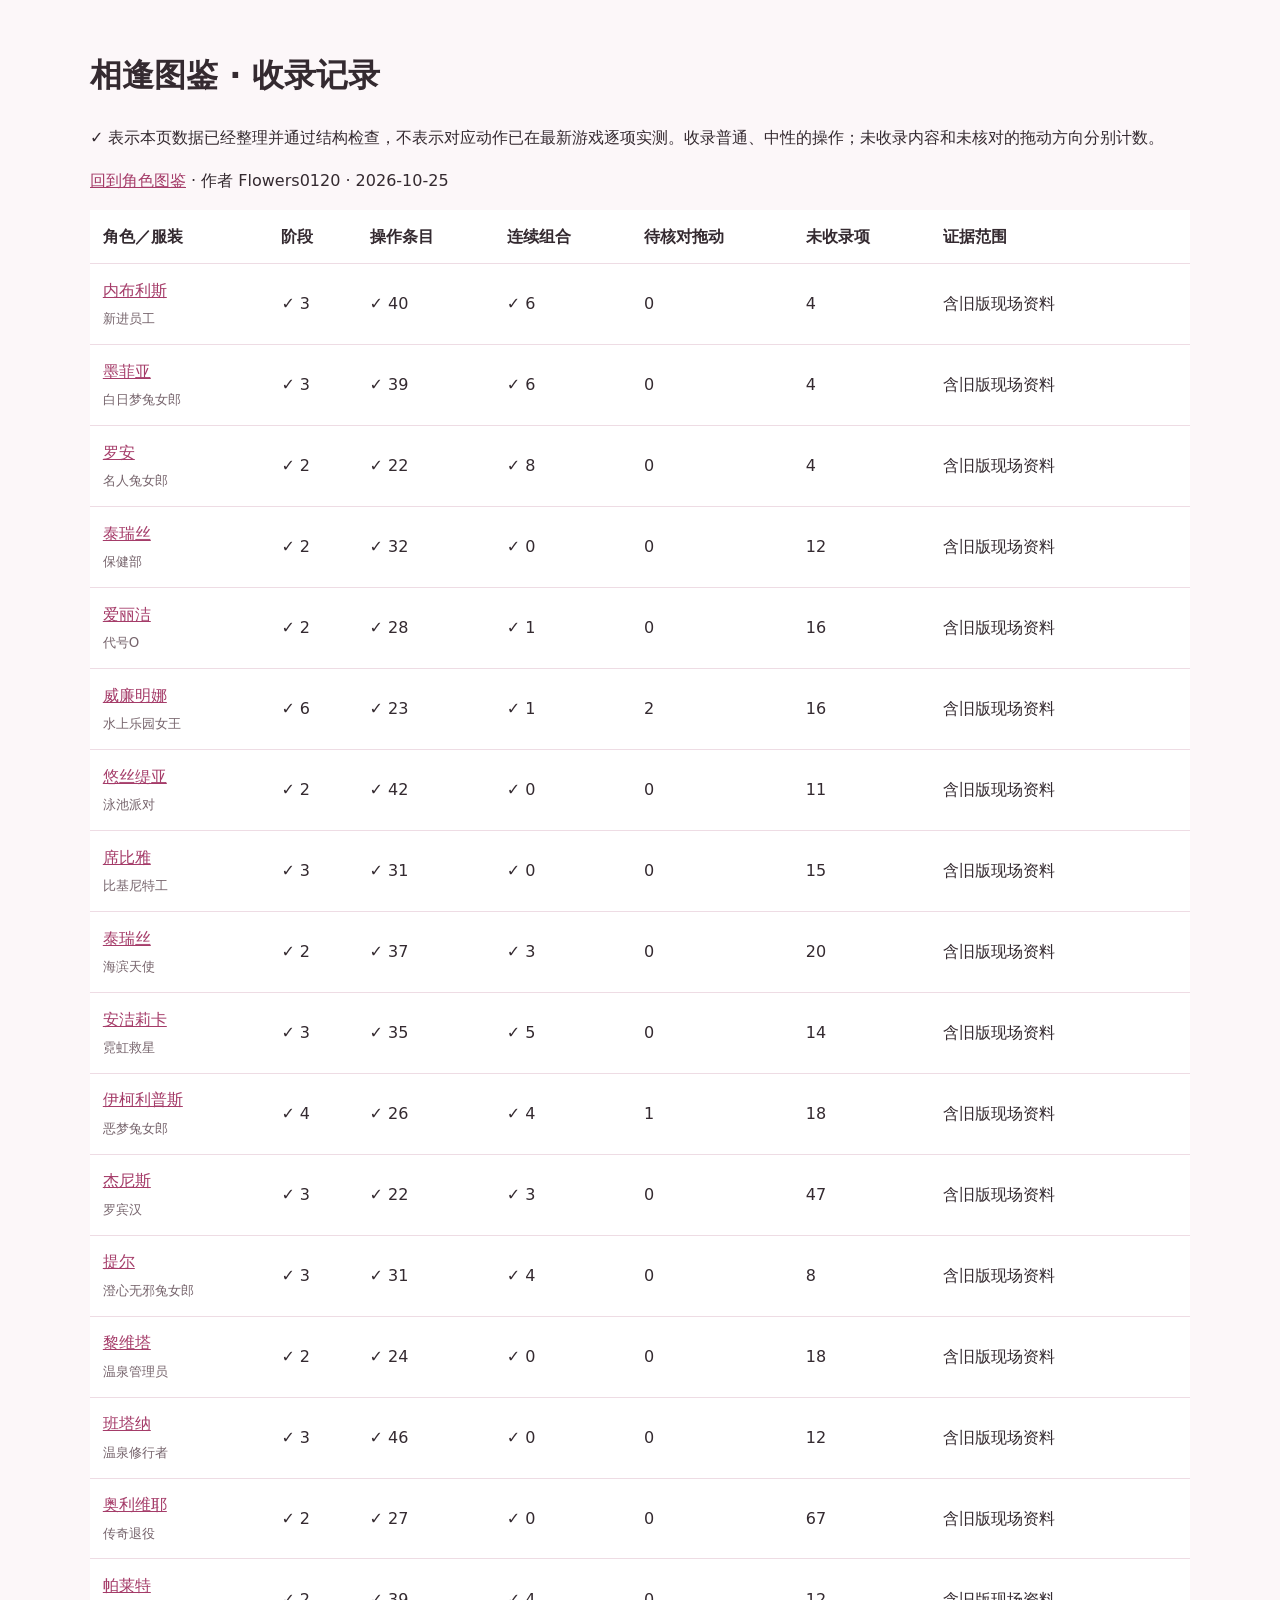
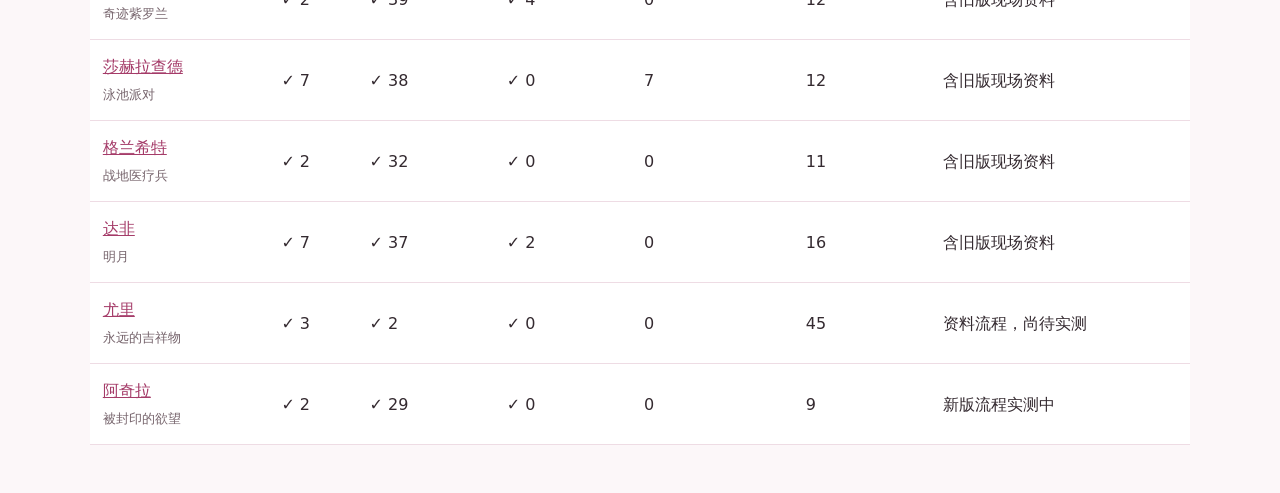
==== coverage.html @ b9a9d41a "Add standalone manual interaction atlas and swimlane guides" ====
<!doctype html><html lang="zh-CN"><meta charset="utf-8"><meta name="viewport" content="width=device-width,initial-scale=1"><title>相逢图鉴 · 收录记录</title><style>body{font:16px/1.7 system-ui,sans-serif;margin:3rem auto;max-width:1100px;padding:0 1rem;color:#342a30;background:#fcf7f9}a{color:#a53c69}table{border-collapse:collapse;width:100%;background:white}th,td{padding:.8rem;text-align:left;border-bottom:1px solid #eedce4}small{color:#76646c}h1{font-size:2rem}.wrap{overflow:auto}</style><h1>相逢图鉴 · 收录记录</h1><p>✓ 表示本页数据已经整理并通过结构检查，不表示对应动作已在最新游戏逐项实测。收录普通、中性的操作；未收录内容和未核对的拖动方向分别计数。</p><p><a href="./">回到角色图鉴</a> · 作者 Flowers0120 · 2026-10-25</p><div class="wrap"><table><thead><tr><th>角色／服装</th><th>阶段</th><th>操作条目</th><th>连续组合</th><th>待核对拖动</th><th>未收录项</th><th>证据范围</th></tr></thead><tbody><tr><td><a href="./#character=nebris">内布利斯</a><br><small>新进员工</small></td><td>✓ 3</td><td>✓ 40</td><td>✓ 6</td><td>0</td><td>4</td><td>含旧版现场资料</td></tr><tr><td><a href="./#character=morphea">墨菲亚</a><br><small>白日梦兔女郎</small></td><td>✓ 3</td><td>✓ 39</td><td>✓ 6</td><td>0</td><td>4</td><td>含旧版现场资料</td></tr><tr><td><a href="./#character=loen">罗安</a><br><small>名人兔女郎</small></td><td>✓ 2</td><td>✓ 22</td><td>✓ 8</td><td>0</td><td>4</td><td>含旧版现场资料</td></tr><tr><td><a href="./#character=teresse-health">泰瑞丝</a><br><small>保健部</small></td><td>✓ 2</td><td>✓ 32</td><td>✓ 0</td><td>0</td><td>12</td><td>含旧版现场资料</td></tr><tr><td><a href="./#character=elise">爱丽洁</a><br><small>代号O</small></td><td>✓ 2</td><td>✓ 28</td><td>✓ 1</td><td>0</td><td>16</td><td>含旧版现场资料</td></tr><tr><td><a href="./#character=wilhelmina">威廉明娜</a><br><small>水上乐园女王</small></td><td>✓ 6</td><td>✓ 23</td><td>✓ 1</td><td>2</td><td>16</td><td>含旧版现场资料</td></tr><tr><td><a href="./#character=justia">悠丝缇亚</a><br><small>泳池派对</small></td><td>✓ 2</td><td>✓ 42</td><td>✓ 0</td><td>0</td><td>11</td><td>含旧版现场资料</td></tr><tr><td><a href="./#character=sylvia">席比雅</a><br><small>比基尼特工</small></td><td>✓ 3</td><td>✓ 31</td><td>✓ 0</td><td>0</td><td>15</td><td>含旧版现场资料</td></tr><tr><td><a href="./#character=teresse-beach">泰瑞丝</a><br><small>海滨天使</small></td><td>✓ 2</td><td>✓ 37</td><td>✓ 3</td><td>0</td><td>20</td><td>含旧版现场资料</td></tr><tr><td><a href="./#character=angelica">安洁莉卡</a><br><small>霓虹救星</small></td><td>✓ 3</td><td>✓ 35</td><td>✓ 5</td><td>0</td><td>14</td><td>含旧版现场资料</td></tr><tr><td><a href="./#character=eclipse">伊柯利普斯</a><br><small>恶梦兔女郎</small></td><td>✓ 4</td><td>✓ 26</td><td>✓ 4</td><td>1</td><td>18</td><td>含旧版现场资料</td></tr><tr><td><a href="./#character=zenith">杰尼斯</a><br><small>罗宾汉</small></td><td>✓ 3</td><td>✓ 22</td><td>✓ 3</td><td>0</td><td>47</td><td>含旧版现场资料</td></tr><tr><td><a href="./#character=tyr">提尔</a><br><small>澄心无邪兔女郎</small></td><td>✓ 3</td><td>✓ 31</td><td>✓ 4</td><td>0</td><td>8</td><td>含旧版现场资料</td></tr><tr><td><a href="./#character=levia">黎维塔</a><br><small>温泉管理员</small></td><td>✓ 2</td><td>✓ 24</td><td>✓ 0</td><td>0</td><td>18</td><td>含旧版现场资料</td></tr><tr><td><a href="./#character=bantana">班塔纳</a><br><small>温泉修行者</small></td><td>✓ 3</td><td>✓ 46</td><td>✓ 0</td><td>0</td><td>12</td><td>含旧版现场资料</td></tr><tr><td><a href="./#character=olivier">奥利维耶</a><br><small>传奇退役</small></td><td>✓ 2</td><td>✓ 27</td><td>✓ 0</td><td>0</td><td>67</td><td>含旧版现场资料</td></tr><tr><td><a href="./#character=palette">帕莱特</a><br><small>奇迹紫罗兰</small></td><td>✓ 2</td><td>✓ 39</td><td>✓ 4</td><td>0</td><td>12</td><td>含旧版现场资料</td></tr><tr><td><a href="./#character=scheherazade">莎赫拉查德</a><br><small>泳池派对</small></td><td>✓ 7</td><td>✓ 38</td><td>✓ 0</td><td>7</td><td>12</td><td>含旧版现场资料</td></tr><tr><td><a href="./#character=glancithe">格兰希特</a><br><small>战地医疗兵</small></td><td>✓ 2</td><td>✓ 32</td><td>✓ 0</td><td>0</td><td>11</td><td>含旧版现场资料</td></tr><tr><td><a href="./#character=dafi">达非</a><br><small>明月</small></td><td>✓ 7</td><td>✓ 37</td><td>✓ 2</td><td>0</td><td>16</td><td>含旧版现场资料</td></tr><tr><td><a href="./#character=yuri">尤里</a><br><small>永远的吉祥物</small></td><td>✓ 3</td><td>✓ 2</td><td>✓ 0</td><td>0</td><td>45</td><td>资料流程，尚待实测</td></tr><tr><td><a href="./#character=aquila">阿奇拉</a><br><small>被封印的欲望</small></td><td>✓ 2</td><td>✓ 29</td><td>✓ 0</td><td>0</td><td>9</td><td>新版流程实测中</td></tr></tbody></table></div></html>
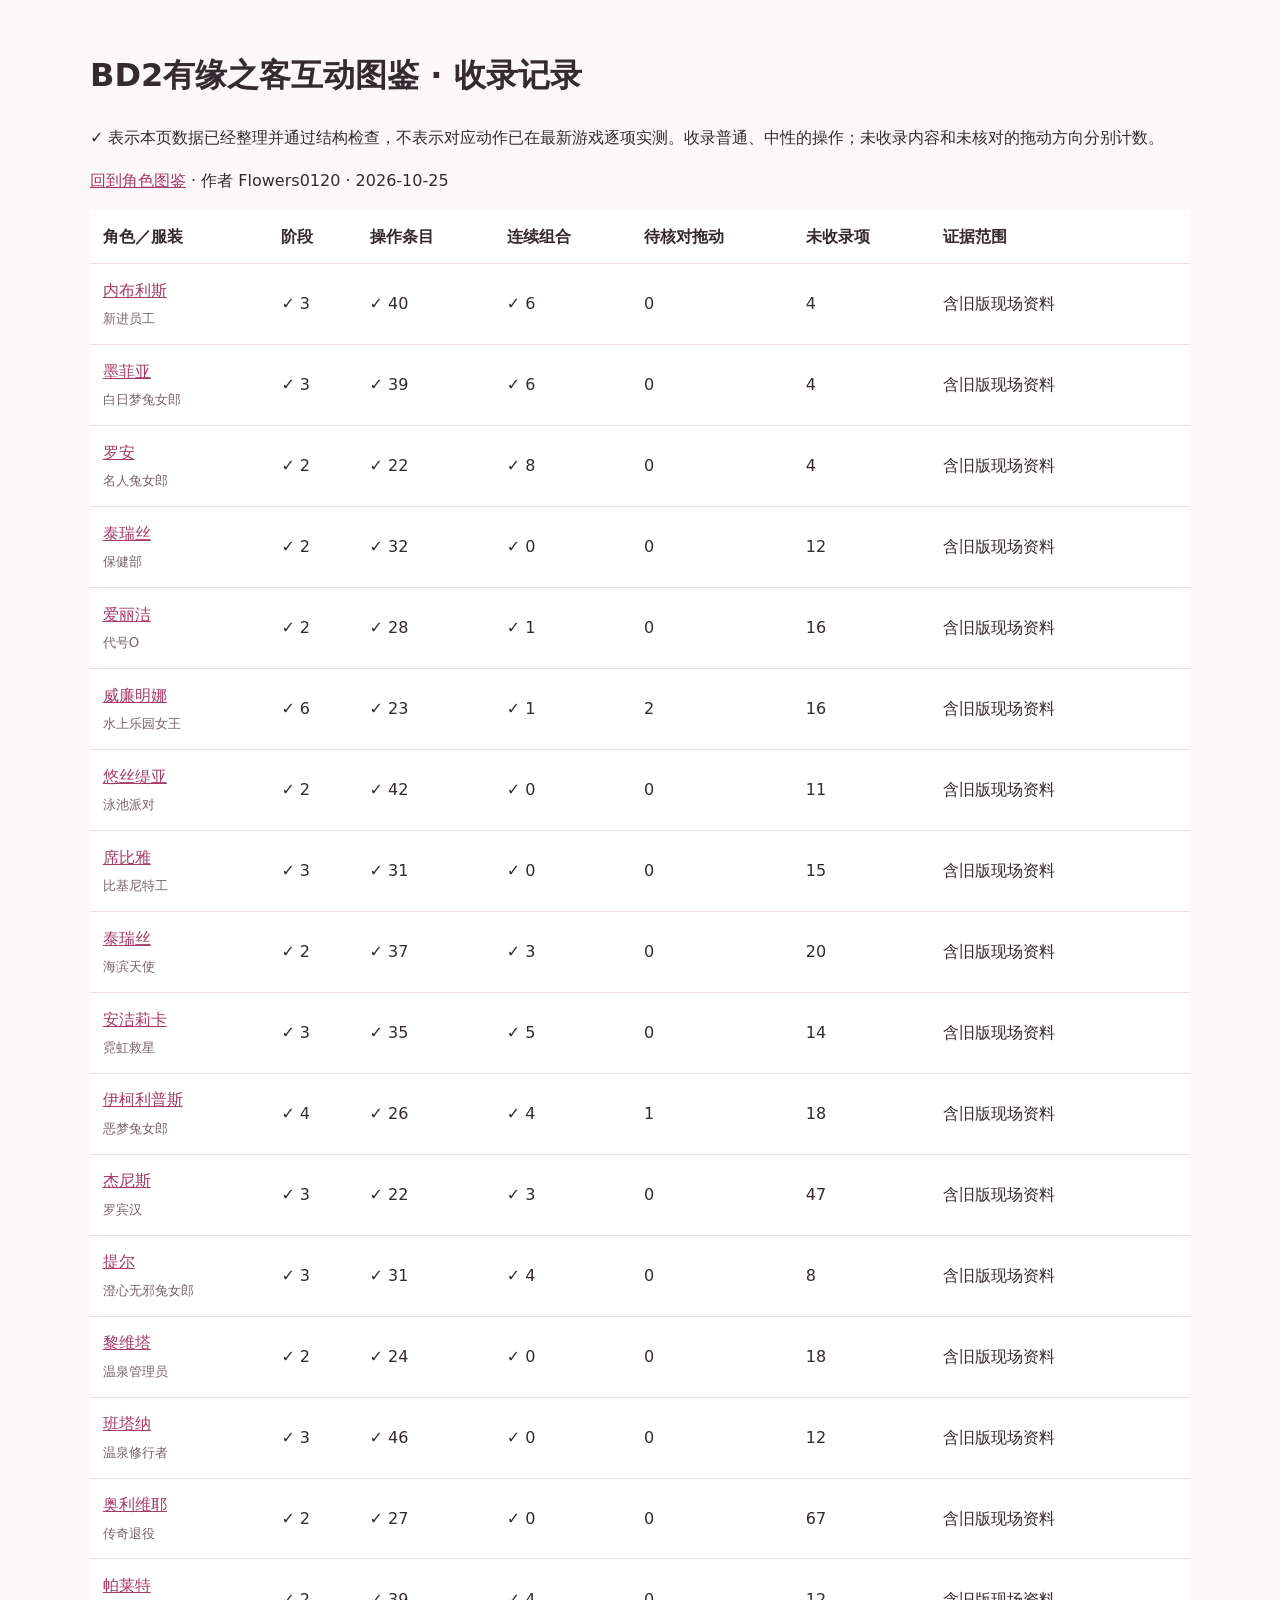
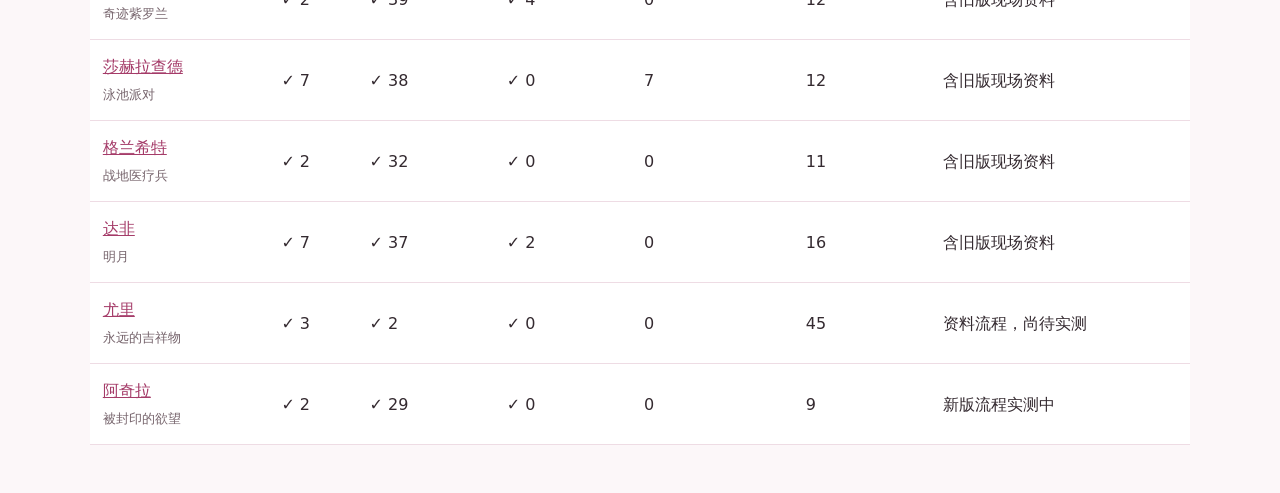
==== commit 3658e3e6: "Rename site to BD2有缘之客互动图鉴" ====
--- a/coverage.html
+++ b/coverage.html
@@ -1 +1 @@
-<!doctype html><html lang="zh-CN"><meta charset="utf-8"><meta name="viewport" content="width=device-width,initial-scale=1"><title>相逢图鉴 · 收录记录</title><style>body{font:16px/1.7 system-ui,sans-serif;margin:3rem auto;max-width:1100px;padding:0 1rem;color:#342a30;background:#fcf7f9}a{color:#a53c69}table{border-collapse:collapse;width:100%;background:white}th,td{padding:.8rem;text-align:left;border-bottom:1px solid #eedce4}small{color:#76646c}h1{font-size:2rem}.wrap{overflow:auto}</style><h1>相逢图鉴 · 收录记录</h1><p>✓ 表示本页数据已经整理并通过结构检查，不表示对应动作已在最新游戏逐项实测。收录普通、中性的操作；未收录内容和未核对的拖动方向分别计数。</p><p><a href="./">回到角色图鉴</a> · 作者 Flowers0120 · 2026-10-25</p><div class="wrap"><table><thead><tr><th>角色／服装</th><th>阶段</th><th>操作条目</th><th>连续组合</th><th>待核对拖动</th><th>未收录项</th><th>证据范围</th></tr></thead><tbody><tr><td><a href="./#character=nebris">内布利斯</a><br><small>新进员工</small></td><td>✓ 3</td><td>✓ 40</td><td>✓ 6</td><td>0</td><td>4</td><td>含旧版现场资料</td></tr><tr><td><a href="./#character=morphea">墨菲亚</a><br><small>白日梦兔女郎</small></td><td>✓ 3</td><td>✓ 39</td><td>✓ 6</td><td>0</td><td>4</td><td>含旧版现场资料</td></tr><tr><td><a href="./#character=loen">罗安</a><br><small>名人兔女郎</small></td><td>✓ 2</td><td>✓ 22</td><td>✓ 8</td><td>0</td><td>4</td><td>含旧版现场资料</td></tr><tr><td><a href="./#character=teresse-health">泰瑞丝</a><br><small>保健部</small></td><td>✓ 2</td><td>✓ 32</td><td>✓ 0</td><td>0</td><td>12</td><td>含旧版现场资料</td></tr><tr><td><a href="./#character=elise">爱丽洁</a><br><small>代号O</small></td><td>✓ 2</td><td>✓ 28</td><td>✓ 1</td><td>0</td><td>16</td><td>含旧版现场资料</td></tr><tr><td><a href="./#character=wilhelmina">威廉明娜</a><br><small>水上乐园女王</small></td><td>✓ 6</td><td>✓ 23</td><td>✓ 1</td><td>2</td><td>16</td><td>含旧版现场资料</td></tr><tr><td><a href="./#character=justia">悠丝缇亚</a><br><small>泳池派对</small></td><td>✓ 2</td><td>✓ 42</td><td>✓ 0</td><td>0</td><td>11</td><td>含旧版现场资料</td></tr><tr><td><a href="./#character=sylvia">席比雅</a><br><small>比基尼特工</small></td><td>✓ 3</td><td>✓ 31</td><td>✓ 0</td><td>0</td><td>15</td><td>含旧版现场资料</td></tr><tr><td><a href="./#character=teresse-beach">泰瑞丝</a><br><small>海滨天使</small></td><td>✓ 2</td><td>✓ 37</td><td>✓ 3</td><td>0</td><td>20</td><td>含旧版现场资料</td></tr><tr><td><a href="./#character=angelica">安洁莉卡</a><br><small>霓虹救星</small></td><td>✓ 3</td><td>✓ 35</td><td>✓ 5</td><td>0</td><td>14</td><td>含旧版现场资料</td></tr><tr><td><a href="./#character=eclipse">伊柯利普斯</a><br><small>恶梦兔女郎</small></td><td>✓ 4</td><td>✓ 26</td><td>✓ 4</td><td>1</td><td>18</td><td>含旧版现场资料</td></tr><tr><td><a href="./#character=zenith">杰尼斯</a><br><small>罗宾汉</small></td><td>✓ 3</td><td>✓ 22</td><td>✓ 3</td><td>0</td><td>47</td><td>含旧版现场资料</td></tr><tr><td><a href="./#character=tyr">提尔</a><br><small>澄心无邪兔女郎</small></td><td>✓ 3</td><td>✓ 31</td><td>✓ 4</td><td>0</td><td>8</td><td>含旧版现场资料</td></tr><tr><td><a href="./#character=levia">黎维塔</a><br><small>温泉管理员</small></td><td>✓ 2</td><td>✓ 24</td><td>✓ 0</td><td>0</td><td>18</td><td>含旧版现场资料</td></tr><tr><td><a href="./#character=bantana">班塔纳</a><br><small>温泉修行者</small></td><td>✓ 3</td><td>✓ 46</td><td>✓ 0</td><td>0</td><td>12</td><td>含旧版现场资料</td></tr><tr><td><a href="./#character=olivier">奥利维耶</a><br><small>传奇退役</small></td><td>✓ 2</td><td>✓ 27</td><td>✓ 0</td><td>0</td><td>67</td><td>含旧版现场资料</td></tr><tr><td><a href="./#character=palette">帕莱特</a><br><small>奇迹紫罗兰</small></td><td>✓ 2</td><td>✓ 39</td><td>✓ 4</td><td>0</td><td>12</td><td>含旧版现场资料</td></tr><tr><td><a href="./#character=scheherazade">莎赫拉查德</a><br><small>泳池派对</small></td><td>✓ 7</td><td>✓ 38</td><td>✓ 0</td><td>7</td><td>12</td><td>含旧版现场资料</td></tr><tr><td><a href="./#character=glancithe">格兰希特</a><br><small>战地医疗兵</small></td><td>✓ 2</td><td>✓ 32</td><td>✓ 0</td><td>0</td><td>11</td><td>含旧版现场资料</td></tr><tr><td><a href="./#character=dafi">达非</a><br><small>明月</small></td><td>✓ 7</td><td>✓ 37</td><td>✓ 2</td><td>0</td><td>16</td><td>含旧版现场资料</td></tr><tr><td><a href="./#character=yuri">尤里</a><br><small>永远的吉祥物</small></td><td>✓ 3</td><td>✓ 2</td><td>✓ 0</td><td>0</td><td>45</td><td>资料流程，尚待实测</td></tr><tr><td><a href="./#character=aquila">阿奇拉</a><br><small>被封印的欲望</small></td><td>✓ 2</td><td>✓ 29</td><td>✓ 0</td><td>0</td><td>9</td><td>新版流程实测中</td></tr></tbody></table></div></html>
+<!doctype html><html lang="zh-CN"><meta charset="utf-8"><meta name="viewport" content="width=device-width,initial-scale=1"><title>BD2有缘之客互动图鉴 · 收录记录</title><style>body{font:16px/1.7 system-ui,sans-serif;margin:3rem auto;max-width:1100px;padding:0 1rem;color:#342a30;background:#fcf7f9}a{color:#a53c69}table{border-collapse:collapse;width:100%;background:white}th,td{padding:.8rem;text-align:left;border-bottom:1px solid #eedce4}small{color:#76646c}h1{font-size:2rem}.wrap{overflow:auto}</style><h1>BD2有缘之客互动图鉴 · 收录记录</h1><p>✓ 表示本页数据已经整理并通过结构检查，不表示对应动作已在最新游戏逐项实测。收录普通、中性的操作；未收录内容和未核对的拖动方向分别计数。</p><p><a href="./">回到角色图鉴</a> · 作者 Flowers0120 · 2026-10-25</p><div class="wrap"><table><thead><tr><th>角色／服装</th><th>阶段</th><th>操作条目</th><th>连续组合</th><th>待核对拖动</th><th>未收录项</th><th>证据范围</th></tr></thead><tbody><tr><td><a href="./#character=nebris">内布利斯</a><br><small>新进员工</small></td><td>✓ 3</td><td>✓ 40</td><td>✓ 6</td><td>0</td><td>4</td><td>含旧版现场资料</td></tr><tr><td><a href="./#character=morphea">墨菲亚</a><br><small>白日梦兔女郎</small></td><td>✓ 3</td><td>✓ 39</td><td>✓ 6</td><td>0</td><td>4</td><td>含旧版现场资料</td></tr><tr><td><a href="./#character=loen">罗安</a><br><small>名人兔女郎</small></td><td>✓ 2</td><td>✓ 22</td><td>✓ 8</td><td>0</td><td>4</td><td>含旧版现场资料</td></tr><tr><td><a href="./#character=teresse-health">泰瑞丝</a><br><small>保健部</small></td><td>✓ 2</td><td>✓ 32</td><td>✓ 0</td><td>0</td><td>12</td><td>含旧版现场资料</td></tr><tr><td><a href="./#character=elise">爱丽洁</a><br><small>代号O</small></td><td>✓ 2</td><td>✓ 28</td><td>✓ 1</td><td>0</td><td>16</td><td>含旧版现场资料</td></tr><tr><td><a href="./#character=wilhelmina">威廉明娜</a><br><small>水上乐园女王</small></td><td>✓ 6</td><td>✓ 23</td><td>✓ 1</td><td>2</td><td>16</td><td>含旧版现场资料</td></tr><tr><td><a href="./#character=justia">悠丝缇亚</a><br><small>泳池派对</small></td><td>✓ 2</td><td>✓ 42</td><td>✓ 0</td><td>0</td><td>11</td><td>含旧版现场资料</td></tr><tr><td><a href="./#character=sylvia">席比雅</a><br><small>比基尼特工</small></td><td>✓ 3</td><td>✓ 31</td><td>✓ 0</td><td>0</td><td>15</td><td>含旧版现场资料</td></tr><tr><td><a href="./#character=teresse-beach">泰瑞丝</a><br><small>海滨天使</small></td><td>✓ 2</td><td>✓ 37</td><td>✓ 3</td><td>0</td><td>20</td><td>含旧版现场资料</td></tr><tr><td><a href="./#character=angelica">安洁莉卡</a><br><small>霓虹救星</small></td><td>✓ 3</td><td>✓ 35</td><td>✓ 5</td><td>0</td><td>14</td><td>含旧版现场资料</td></tr><tr><td><a href="./#character=eclipse">伊柯利普斯</a><br><small>恶梦兔女郎</small></td><td>✓ 4</td><td>✓ 26</td><td>✓ 4</td><td>1</td><td>18</td><td>含旧版现场资料</td></tr><tr><td><a href="./#character=zenith">杰尼斯</a><br><small>罗宾汉</small></td><td>✓ 3</td><td>✓ 22</td><td>✓ 3</td><td>0</td><td>47</td><td>含旧版现场资料</td></tr><tr><td><a href="./#character=tyr">提尔</a><br><small>澄心无邪兔女郎</small></td><td>✓ 3</td><td>✓ 31</td><td>✓ 4</td><td>0</td><td>8</td><td>含旧版现场资料</td></tr><tr><td><a href="./#character=levia">黎维塔</a><br><small>温泉管理员</small></td><td>✓ 2</td><td>✓ 24</td><td>✓ 0</td><td>0</td><td>18</td><td>含旧版现场资料</td></tr><tr><td><a href="./#character=bantana">班塔纳</a><br><small>温泉修行者</small></td><td>✓ 3</td><td>✓ 46</td><td>✓ 0</td><td>0</td><td>12</td><td>含旧版现场资料</td></tr><tr><td><a href="./#character=olivier">奥利维耶</a><br><small>传奇退役</small></td><td>✓ 2</td><td>✓ 27</td><td>✓ 0</td><td>0</td><td>67</td><td>含旧版现场资料</td></tr><tr><td><a href="./#character=palette">帕莱特</a><br><small>奇迹紫罗兰</small></td><td>✓ 2</td><td>✓ 39</td><td>✓ 4</td><td>0</td><td>12</td><td>含旧版现场资料</td></tr><tr><td><a href="./#character=scheherazade">莎赫拉查德</a><br><small>泳池派对</small></td><td>✓ 7</td><td>✓ 38</td><td>✓ 0</td><td>7</td><td>12</td><td>含旧版现场资料</td></tr><tr><td><a href="./#character=glancithe">格兰希特</a><br><small>战地医疗兵</small></td><td>✓ 2</td><td>✓ 32</td><td>✓ 0</td><td>0</td><td>11</td><td>含旧版现场资料</td></tr><tr><td><a href="./#character=dafi">达非</a><br><small>明月</small></td><td>✓ 7</td><td>✓ 37</td><td>✓ 2</td><td>0</td><td>16</td><td>含旧版现场资料</td></tr><tr><td><a href="./#character=yuri">尤里</a><br><small>永远的吉祥物</small></td><td>✓ 3</td><td>✓ 2</td><td>✓ 0</td><td>0</td><td>45</td><td>资料流程，尚待实测</td></tr><tr><td><a href="./#character=aquila">阿奇拉</a><br><small>被封印的欲望</small></td><td>✓ 2</td><td>✓ 29</td><td>✓ 0</td><td>0</td><td>9</td><td>新版流程实测中</td></tr></tbody></table></div></html>
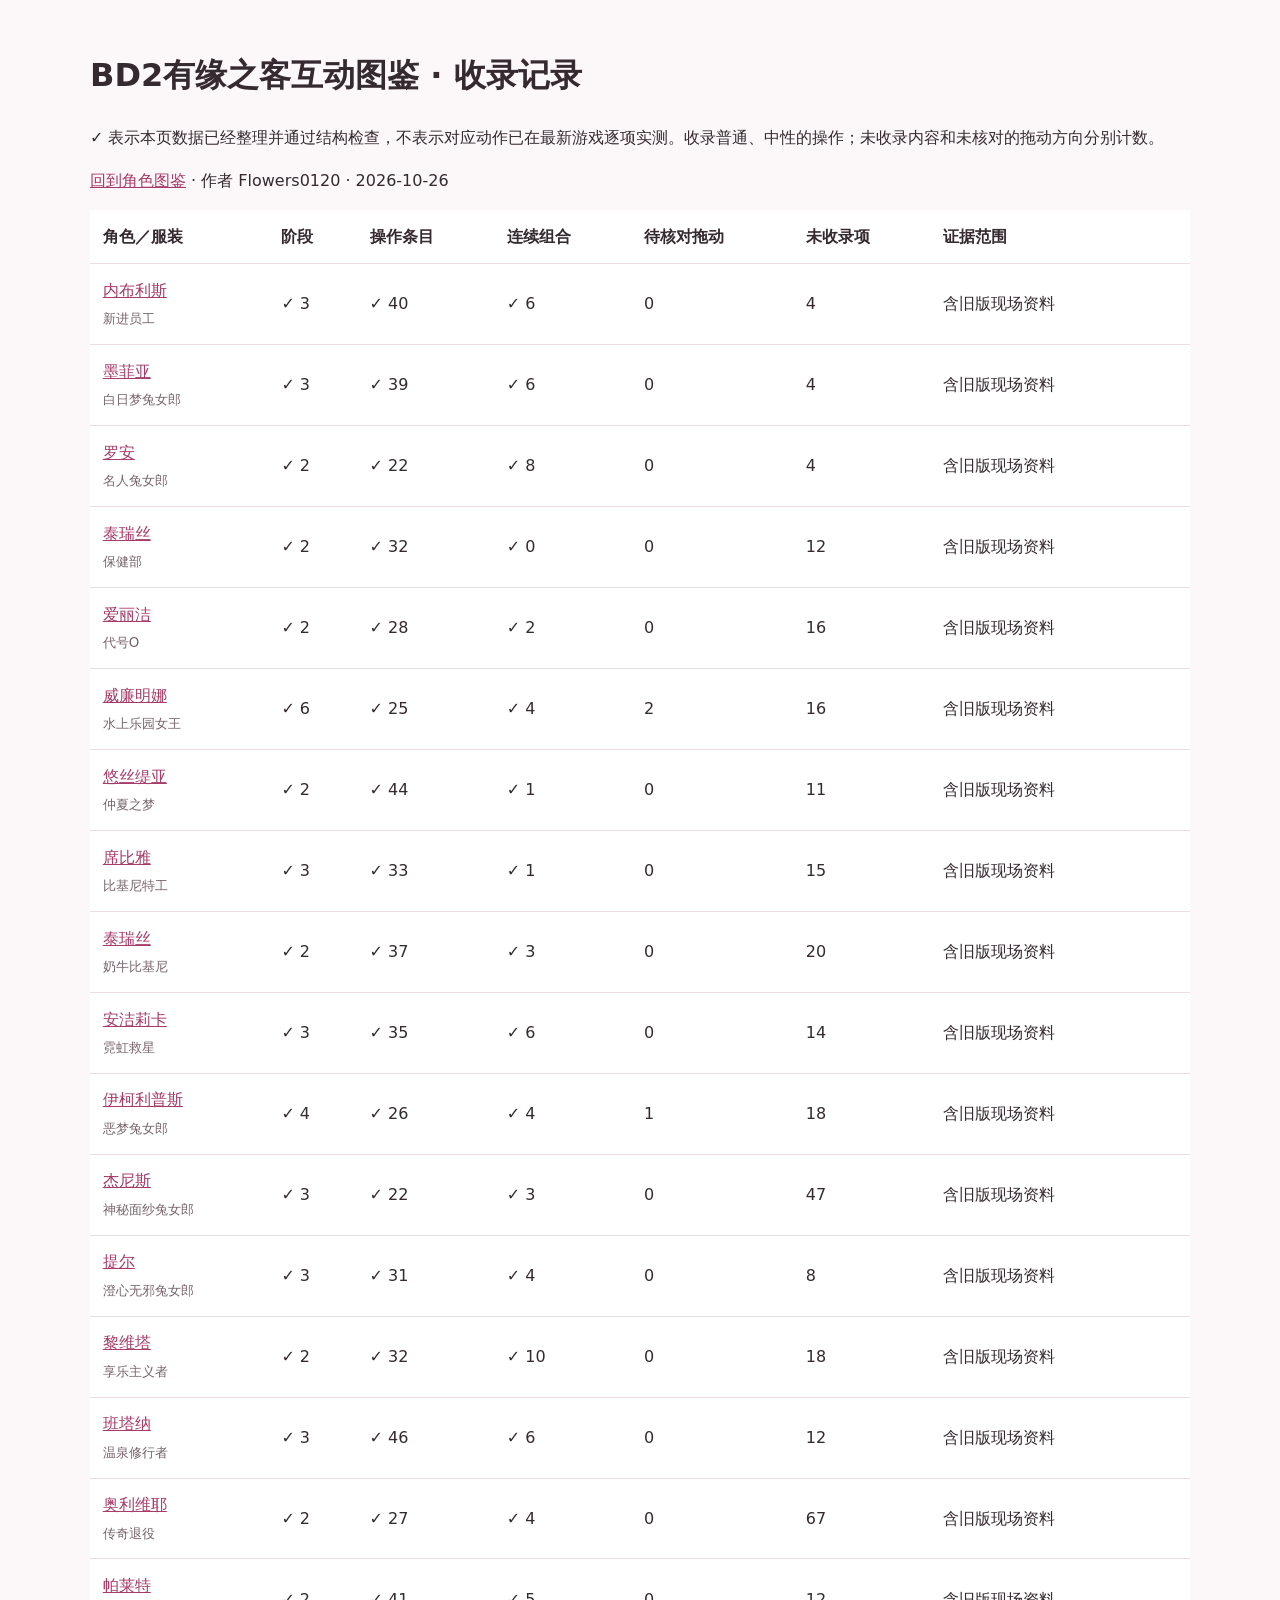
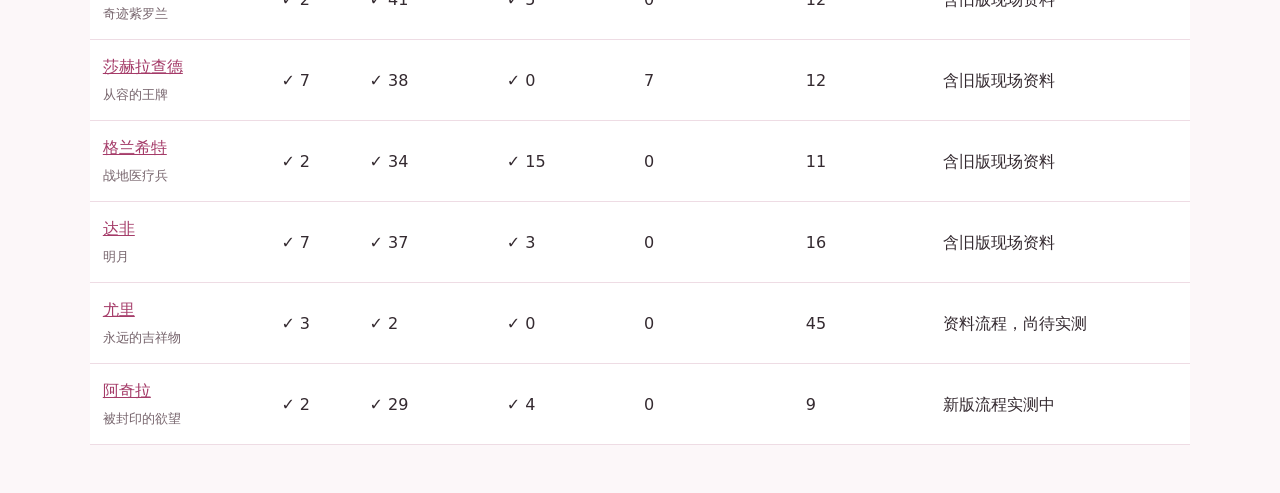
==== commit 9711f1f9: "Expand Wiki sequences and progress routes to 95 combinations" ====
--- a/coverage.html
+++ b/coverage.html
@@ -1 +1 @@
-<!doctype html><html lang="zh-CN"><meta charset="utf-8"><meta name="viewport" content="width=device-width,initial-scale=1"><title>BD2有缘之客互动图鉴 · 收录记录</title><style>body{font:16px/1.7 system-ui,sans-serif;margin:3rem auto;max-width:1100px;padding:0 1rem;color:#342a30;background:#fcf7f9}a{color:#a53c69}table{border-collapse:collapse;width:100%;background:white}th,td{padding:.8rem;text-align:left;border-bottom:1px solid #eedce4}small{color:#76646c}h1{font-size:2rem}.wrap{overflow:auto}</style><h1>BD2有缘之客互动图鉴 · 收录记录</h1><p>✓ 表示本页数据已经整理并通过结构检查，不表示对应动作已在最新游戏逐项实测。收录普通、中性的操作；未收录内容和未核对的拖动方向分别计数。</p><p><a href="./">回到角色图鉴</a> · 作者 Flowers0120 · 2026-10-25</p><div class="wrap"><table><thead><tr><th>角色／服装</th><th>阶段</th><th>操作条目</th><th>连续组合</th><th>待核对拖动</th><th>未收录项</th><th>证据范围</th></tr></thead><tbody><tr><td><a href="./#character=nebris">内布利斯</a><br><small>新进员工</small></td><td>✓ 3</td><td>✓ 40</td><td>✓ 6</td><td>0</td><td>4</td><td>含旧版现场资料</td></tr><tr><td><a href="./#character=morphea">墨菲亚</a><br><small>白日梦兔女郎</small></td><td>✓ 3</td><td>✓ 39</td><td>✓ 6</td><td>0</td><td>4</td><td>含旧版现场资料</td></tr><tr><td><a href="./#character=loen">罗安</a><br><small>名人兔女郎</small></td><td>✓ 2</td><td>✓ 22</td><td>✓ 8</td><td>0</td><td>4</td><td>含旧版现场资料</td></tr><tr><td><a href="./#character=teresse-health">泰瑞丝</a><br><small>保健部</small></td><td>✓ 2</td><td>✓ 32</td><td>✓ 0</td><td>0</td><td>12</td><td>含旧版现场资料</td></tr><tr><td><a href="./#character=elise">爱丽洁</a><br><small>代号O</small></td><td>✓ 2</td><td>✓ 28</td><td>✓ 1</td><td>0</td><td>16</td><td>含旧版现场资料</td></tr><tr><td><a href="./#character=wilhelmina">威廉明娜</a><br><small>水上乐园女王</small></td><td>✓ 6</td><td>✓ 23</td><td>✓ 1</td><td>2</td><td>16</td><td>含旧版现场资料</td></tr><tr><td><a href="./#character=justia">悠丝缇亚</a><br><small>泳池派对</small></td><td>✓ 2</td><td>✓ 42</td><td>✓ 0</td><td>0</td><td>11</td><td>含旧版现场资料</td></tr><tr><td><a href="./#character=sylvia">席比雅</a><br><small>比基尼特工</small></td><td>✓ 3</td><td>✓ 31</td><td>✓ 0</td><td>0</td><td>15</td><td>含旧版现场资料</td></tr><tr><td><a href="./#character=teresse-beach">泰瑞丝</a><br><small>海滨天使</small></td><td>✓ 2</td><td>✓ 37</td><td>✓ 3</td><td>0</td><td>20</td><td>含旧版现场资料</td></tr><tr><td><a href="./#character=angelica">安洁莉卡</a><br><small>霓虹救星</small></td><td>✓ 3</td><td>✓ 35</td><td>✓ 5</td><td>0</td><td>14</td><td>含旧版现场资料</td></tr><tr><td><a href="./#character=eclipse">伊柯利普斯</a><br><small>恶梦兔女郎</small></td><td>✓ 4</td><td>✓ 26</td><td>✓ 4</td><td>1</td><td>18</td><td>含旧版现场资料</td></tr><tr><td><a href="./#character=zenith">杰尼斯</a><br><small>罗宾汉</small></td><td>✓ 3</td><td>✓ 22</td><td>✓ 3</td><td>0</td><td>47</td><td>含旧版现场资料</td></tr><tr><td><a href="./#character=tyr">提尔</a><br><small>澄心无邪兔女郎</small></td><td>✓ 3</td><td>✓ 31</td><td>✓ 4</td><td>0</td><td>8</td><td>含旧版现场资料</td></tr><tr><td><a href="./#character=levia">黎维塔</a><br><small>温泉管理员</small></td><td>✓ 2</td><td>✓ 24</td><td>✓ 0</td><td>0</td><td>18</td><td>含旧版现场资料</td></tr><tr><td><a href="./#character=bantana">班塔纳</a><br><small>温泉修行者</small></td><td>✓ 3</td><td>✓ 46</td><td>✓ 0</td><td>0</td><td>12</td><td>含旧版现场资料</td></tr><tr><td><a href="./#character=olivier">奥利维耶</a><br><small>传奇退役</small></td><td>✓ 2</td><td>✓ 27</td><td>✓ 0</td><td>0</td><td>67</td><td>含旧版现场资料</td></tr><tr><td><a href="./#character=palette">帕莱特</a><br><small>奇迹紫罗兰</small></td><td>✓ 2</td><td>✓ 39</td><td>✓ 4</td><td>0</td><td>12</td><td>含旧版现场资料</td></tr><tr><td><a href="./#character=scheherazade">莎赫拉查德</a><br><small>泳池派对</small></td><td>✓ 7</td><td>✓ 38</td><td>✓ 0</td><td>7</td><td>12</td><td>含旧版现场资料</td></tr><tr><td><a href="./#character=glancithe">格兰希特</a><br><small>战地医疗兵</small></td><td>✓ 2</td><td>✓ 32</td><td>✓ 0</td><td>0</td><td>11</td><td>含旧版现场资料</td></tr><tr><td><a href="./#character=dafi">达非</a><br><small>明月</small></td><td>✓ 7</td><td>✓ 37</td><td>✓ 2</td><td>0</td><td>16</td><td>含旧版现场资料</td></tr><tr><td><a href="./#character=yuri">尤里</a><br><small>永远的吉祥物</small></td><td>✓ 3</td><td>✓ 2</td><td>✓ 0</td><td>0</td><td>45</td><td>资料流程，尚待实测</td></tr><tr><td><a href="./#character=aquila">阿奇拉</a><br><small>被封印的欲望</small></td><td>✓ 2</td><td>✓ 29</td><td>✓ 0</td><td>0</td><td>9</td><td>新版流程实测中</td></tr></tbody></table></div></html>
+<!doctype html><html lang="zh-CN"><meta charset="utf-8"><meta name="viewport" content="width=device-width,initial-scale=1"><title>BD2有缘之客互动图鉴 · 收录记录</title><style>body{font:16px/1.7 system-ui,sans-serif;margin:3rem auto;max-width:1100px;padding:0 1rem;color:#342a30;background:#fcf7f9}a{color:#a53c69}table{border-collapse:collapse;width:100%;background:white}th,td{padding:.8rem;text-align:left;border-bottom:1px solid #eedce4}small{color:#76646c}h1{font-size:2rem}.wrap{overflow:auto}</style><h1>BD2有缘之客互动图鉴 · 收录记录</h1><p>✓ 表示本页数据已经整理并通过结构检查，不表示对应动作已在最新游戏逐项实测。收录普通、中性的操作；未收录内容和未核对的拖动方向分别计数。</p><p><a href="./">回到角色图鉴</a> · 作者 Flowers0120 · 2026-10-26</p><div class="wrap"><table><thead><tr><th>角色／服装</th><th>阶段</th><th>操作条目</th><th>连续组合</th><th>待核对拖动</th><th>未收录项</th><th>证据范围</th></tr></thead><tbody><tr><td><a href="./#character=nebris">内布利斯</a><br><small>新进员工</small></td><td>✓ 3</td><td>✓ 40</td><td>✓ 6</td><td>0</td><td>4</td><td>含旧版现场资料</td></tr><tr><td><a href="./#character=morphea">墨菲亚</a><br><small>白日梦兔女郎</small></td><td>✓ 3</td><td>✓ 39</td><td>✓ 6</td><td>0</td><td>4</td><td>含旧版现场资料</td></tr><tr><td><a href="./#character=loen">罗安</a><br><small>名人兔女郎</small></td><td>✓ 2</td><td>✓ 22</td><td>✓ 8</td><td>0</td><td>4</td><td>含旧版现场资料</td></tr><tr><td><a href="./#character=teresse-health">泰瑞丝</a><br><small>保健部</small></td><td>✓ 2</td><td>✓ 32</td><td>✓ 0</td><td>0</td><td>12</td><td>含旧版现场资料</td></tr><tr><td><a href="./#character=elise">爱丽洁</a><br><small>代号O</small></td><td>✓ 2</td><td>✓ 28</td><td>✓ 2</td><td>0</td><td>16</td><td>含旧版现场资料</td></tr><tr><td><a href="./#character=wilhelmina">威廉明娜</a><br><small>水上乐园女王</small></td><td>✓ 6</td><td>✓ 25</td><td>✓ 4</td><td>2</td><td>16</td><td>含旧版现场资料</td></tr><tr><td><a href="./#character=justia">悠丝缇亚</a><br><small>仲夏之梦</small></td><td>✓ 2</td><td>✓ 44</td><td>✓ 1</td><td>0</td><td>11</td><td>含旧版现场资料</td></tr><tr><td><a href="./#character=sylvia">席比雅</a><br><small>比基尼特工</small></td><td>✓ 3</td><td>✓ 33</td><td>✓ 1</td><td>0</td><td>15</td><td>含旧版现场资料</td></tr><tr><td><a href="./#character=teresse-beach">泰瑞丝</a><br><small>奶牛比基尼</small></td><td>✓ 2</td><td>✓ 37</td><td>✓ 3</td><td>0</td><td>20</td><td>含旧版现场资料</td></tr><tr><td><a href="./#character=angelica">安洁莉卡</a><br><small>霓虹救星</small></td><td>✓ 3</td><td>✓ 35</td><td>✓ 6</td><td>0</td><td>14</td><td>含旧版现场资料</td></tr><tr><td><a href="./#character=eclipse">伊柯利普斯</a><br><small>恶梦兔女郎</small></td><td>✓ 4</td><td>✓ 26</td><td>✓ 4</td><td>1</td><td>18</td><td>含旧版现场资料</td></tr><tr><td><a href="./#character=zenith">杰尼斯</a><br><small>神秘面纱兔女郎</small></td><td>✓ 3</td><td>✓ 22</td><td>✓ 3</td><td>0</td><td>47</td><td>含旧版现场资料</td></tr><tr><td><a href="./#character=tyr">提尔</a><br><small>澄心无邪兔女郎</small></td><td>✓ 3</td><td>✓ 31</td><td>✓ 4</td><td>0</td><td>8</td><td>含旧版现场资料</td></tr><tr><td><a href="./#character=levia">黎维塔</a><br><small>享乐主义者</small></td><td>✓ 2</td><td>✓ 32</td><td>✓ 10</td><td>0</td><td>18</td><td>含旧版现场资料</td></tr><tr><td><a href="./#character=bantana">班塔纳</a><br><small>温泉修行者</small></td><td>✓ 3</td><td>✓ 46</td><td>✓ 6</td><td>0</td><td>12</td><td>含旧版现场资料</td></tr><tr><td><a href="./#character=olivier">奥利维耶</a><br><small>传奇退役</small></td><td>✓ 2</td><td>✓ 27</td><td>✓ 4</td><td>0</td><td>67</td><td>含旧版现场资料</td></tr><tr><td><a href="./#character=palette">帕莱特</a><br><small>奇迹紫罗兰</small></td><td>✓ 2</td><td>✓ 41</td><td>✓ 5</td><td>0</td><td>12</td><td>含旧版现场资料</td></tr><tr><td><a href="./#character=scheherazade">莎赫拉查德</a><br><small>从容的王牌</small></td><td>✓ 7</td><td>✓ 38</td><td>✓ 0</td><td>7</td><td>12</td><td>含旧版现场资料</td></tr><tr><td><a href="./#character=glancithe">格兰希特</a><br><small>战地医疗兵</small></td><td>✓ 2</td><td>✓ 34</td><td>✓ 15</td><td>0</td><td>11</td><td>含旧版现场资料</td></tr><tr><td><a href="./#character=dafi">达非</a><br><small>明月</small></td><td>✓ 7</td><td>✓ 37</td><td>✓ 3</td><td>0</td><td>16</td><td>含旧版现场资料</td></tr><tr><td><a href="./#character=yuri">尤里</a><br><small>永远的吉祥物</small></td><td>✓ 3</td><td>✓ 2</td><td>✓ 0</td><td>0</td><td>45</td><td>资料流程，尚待实测</td></tr><tr><td><a href="./#character=aquila">阿奇拉</a><br><small>被封印的欲望</small></td><td>✓ 2</td><td>✓ 29</td><td>✓ 4</td><td>0</td><td>9</td><td>新版流程实测中</td></tr></tbody></table></div></html>
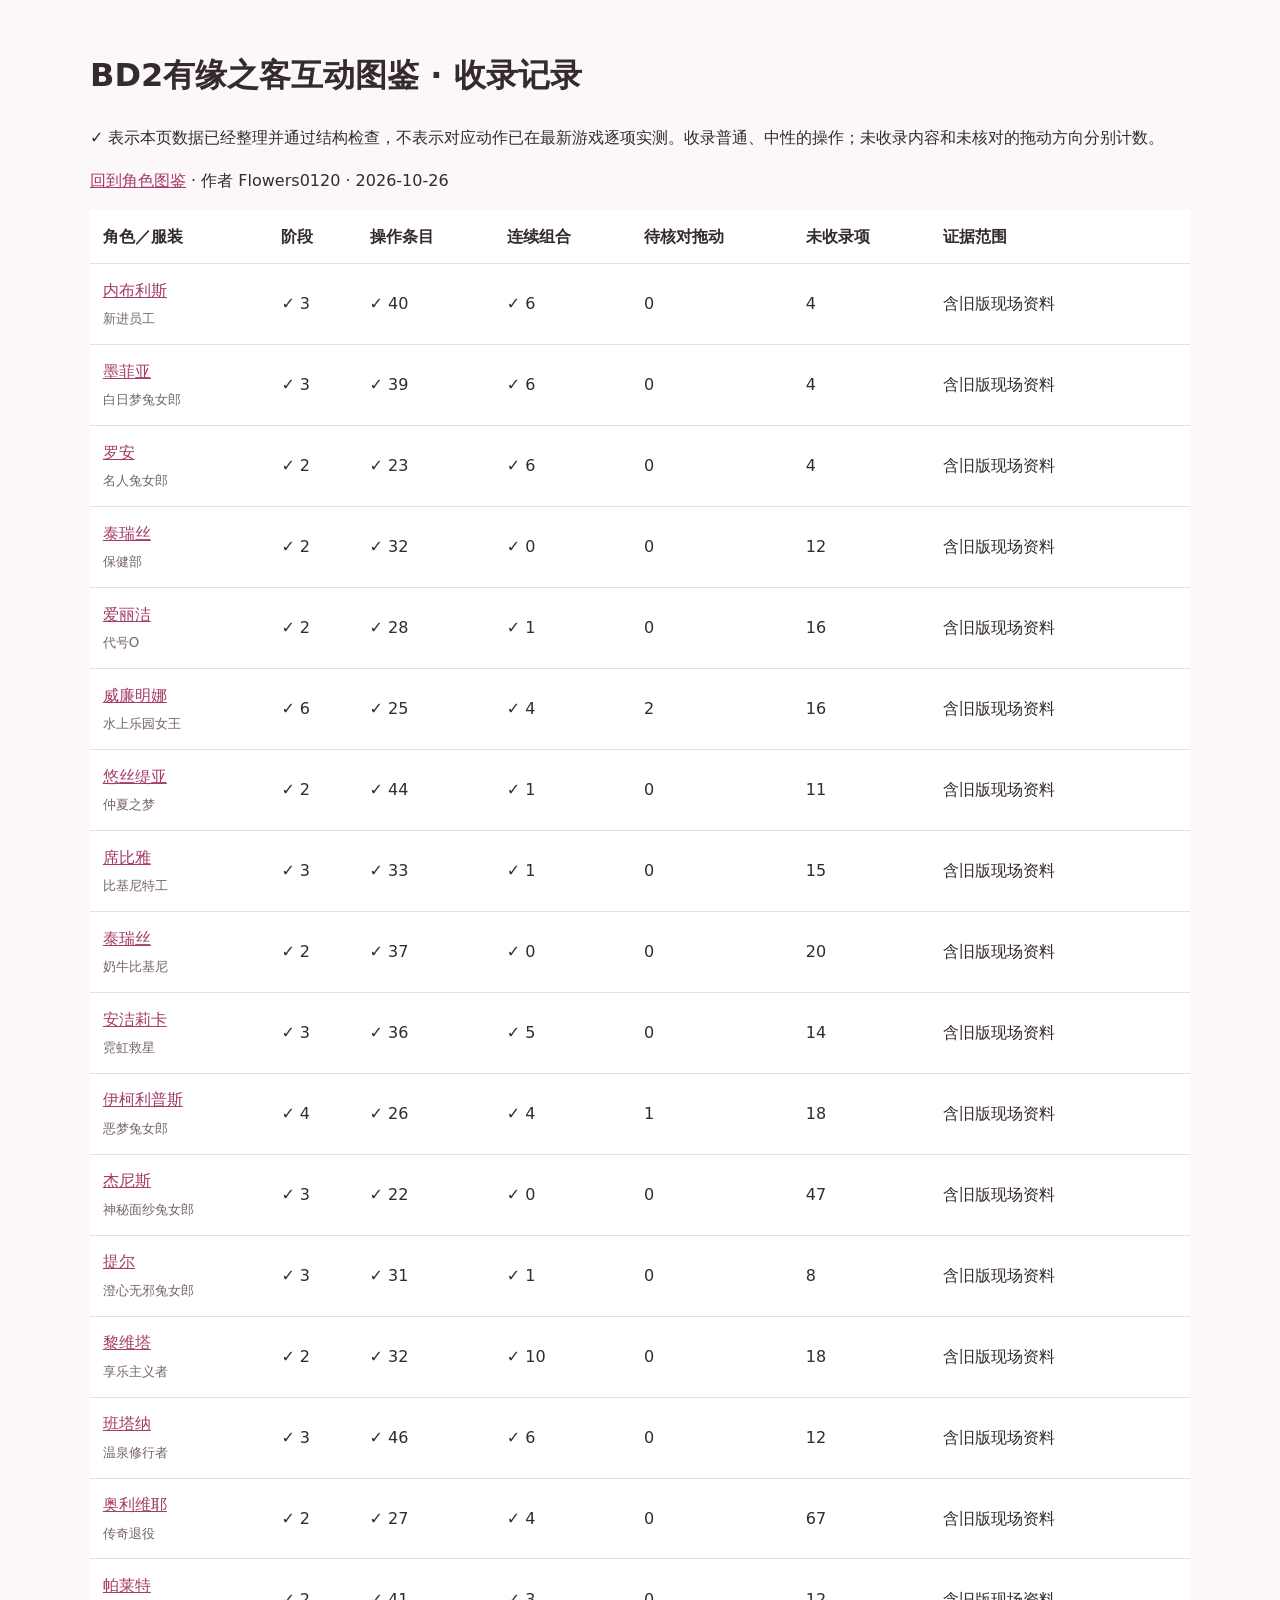
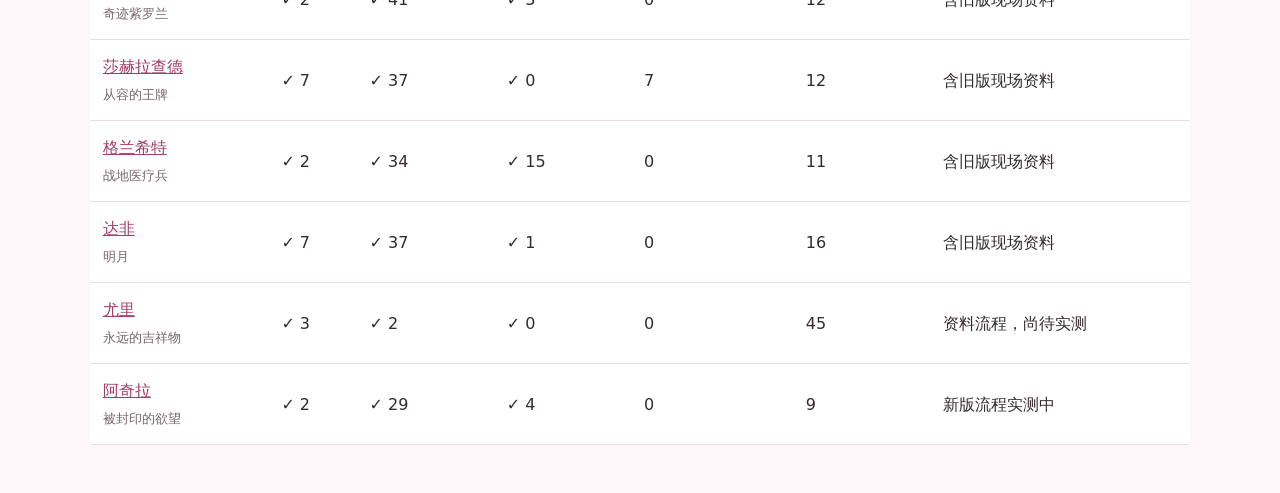
==== commit e7433a76: "Correct Wiki audit findings in gestures, automatic triggers, and reversible paths" ====
--- a/coverage.html
+++ b/coverage.html
@@ -1 +1 @@
-<!doctype html><html lang="zh-CN"><meta charset="utf-8"><meta name="viewport" content="width=device-width,initial-scale=1"><title>BD2有缘之客互动图鉴 · 收录记录</title><style>body{font:16px/1.7 system-ui,sans-serif;margin:3rem auto;max-width:1100px;padding:0 1rem;color:#342a30;background:#fcf7f9}a{color:#a53c69}table{border-collapse:collapse;width:100%;background:white}th,td{padding:.8rem;text-align:left;border-bottom:1px solid #eedce4}small{color:#76646c}h1{font-size:2rem}.wrap{overflow:auto}</style><h1>BD2有缘之客互动图鉴 · 收录记录</h1><p>✓ 表示本页数据已经整理并通过结构检查，不表示对应动作已在最新游戏逐项实测。收录普通、中性的操作；未收录内容和未核对的拖动方向分别计数。</p><p><a href="./">回到角色图鉴</a> · 作者 Flowers0120 · 2026-10-26</p><div class="wrap"><table><thead><tr><th>角色／服装</th><th>阶段</th><th>操作条目</th><th>连续组合</th><th>待核对拖动</th><th>未收录项</th><th>证据范围</th></tr></thead><tbody><tr><td><a href="./#character=nebris">内布利斯</a><br><small>新进员工</small></td><td>✓ 3</td><td>✓ 40</td><td>✓ 6</td><td>0</td><td>4</td><td>含旧版现场资料</td></tr><tr><td><a href="./#character=morphea">墨菲亚</a><br><small>白日梦兔女郎</small></td><td>✓ 3</td><td>✓ 39</td><td>✓ 6</td><td>0</td><td>4</td><td>含旧版现场资料</td></tr><tr><td><a href="./#character=loen">罗安</a><br><small>名人兔女郎</small></td><td>✓ 2</td><td>✓ 22</td><td>✓ 8</td><td>0</td><td>4</td><td>含旧版现场资料</td></tr><tr><td><a href="./#character=teresse-health">泰瑞丝</a><br><small>保健部</small></td><td>✓ 2</td><td>✓ 32</td><td>✓ 0</td><td>0</td><td>12</td><td>含旧版现场资料</td></tr><tr><td><a href="./#character=elise">爱丽洁</a><br><small>代号O</small></td><td>✓ 2</td><td>✓ 28</td><td>✓ 2</td><td>0</td><td>16</td><td>含旧版现场资料</td></tr><tr><td><a href="./#character=wilhelmina">威廉明娜</a><br><small>水上乐园女王</small></td><td>✓ 6</td><td>✓ 25</td><td>✓ 4</td><td>2</td><td>16</td><td>含旧版现场资料</td></tr><tr><td><a href="./#character=justia">悠丝缇亚</a><br><small>仲夏之梦</small></td><td>✓ 2</td><td>✓ 44</td><td>✓ 1</td><td>0</td><td>11</td><td>含旧版现场资料</td></tr><tr><td><a href="./#character=sylvia">席比雅</a><br><small>比基尼特工</small></td><td>✓ 3</td><td>✓ 33</td><td>✓ 1</td><td>0</td><td>15</td><td>含旧版现场资料</td></tr><tr><td><a href="./#character=teresse-beach">泰瑞丝</a><br><small>奶牛比基尼</small></td><td>✓ 2</td><td>✓ 37</td><td>✓ 3</td><td>0</td><td>20</td><td>含旧版现场资料</td></tr><tr><td><a href="./#character=angelica">安洁莉卡</a><br><small>霓虹救星</small></td><td>✓ 3</td><td>✓ 35</td><td>✓ 6</td><td>0</td><td>14</td><td>含旧版现场资料</td></tr><tr><td><a href="./#character=eclipse">伊柯利普斯</a><br><small>恶梦兔女郎</small></td><td>✓ 4</td><td>✓ 26</td><td>✓ 4</td><td>1</td><td>18</td><td>含旧版现场资料</td></tr><tr><td><a href="./#character=zenith">杰尼斯</a><br><small>神秘面纱兔女郎</small></td><td>✓ 3</td><td>✓ 22</td><td>✓ 3</td><td>0</td><td>47</td><td>含旧版现场资料</td></tr><tr><td><a href="./#character=tyr">提尔</a><br><small>澄心无邪兔女郎</small></td><td>✓ 3</td><td>✓ 31</td><td>✓ 4</td><td>0</td><td>8</td><td>含旧版现场资料</td></tr><tr><td><a href="./#character=levia">黎维塔</a><br><small>享乐主义者</small></td><td>✓ 2</td><td>✓ 32</td><td>✓ 10</td><td>0</td><td>18</td><td>含旧版现场资料</td></tr><tr><td><a href="./#character=bantana">班塔纳</a><br><small>温泉修行者</small></td><td>✓ 3</td><td>✓ 46</td><td>✓ 6</td><td>0</td><td>12</td><td>含旧版现场资料</td></tr><tr><td><a href="./#character=olivier">奥利维耶</a><br><small>传奇退役</small></td><td>✓ 2</td><td>✓ 27</td><td>✓ 4</td><td>0</td><td>67</td><td>含旧版现场资料</td></tr><tr><td><a href="./#character=palette">帕莱特</a><br><small>奇迹紫罗兰</small></td><td>✓ 2</td><td>✓ 41</td><td>✓ 5</td><td>0</td><td>12</td><td>含旧版现场资料</td></tr><tr><td><a href="./#character=scheherazade">莎赫拉查德</a><br><small>从容的王牌</small></td><td>✓ 7</td><td>✓ 38</td><td>✓ 0</td><td>7</td><td>12</td><td>含旧版现场资料</td></tr><tr><td><a href="./#character=glancithe">格兰希特</a><br><small>战地医疗兵</small></td><td>✓ 2</td><td>✓ 34</td><td>✓ 15</td><td>0</td><td>11</td><td>含旧版现场资料</td></tr><tr><td><a href="./#character=dafi">达非</a><br><small>明月</small></td><td>✓ 7</td><td>✓ 37</td><td>✓ 3</td><td>0</td><td>16</td><td>含旧版现场资料</td></tr><tr><td><a href="./#character=yuri">尤里</a><br><small>永远的吉祥物</small></td><td>✓ 3</td><td>✓ 2</td><td>✓ 0</td><td>0</td><td>45</td><td>资料流程，尚待实测</td></tr><tr><td><a href="./#character=aquila">阿奇拉</a><br><small>被封印的欲望</small></td><td>✓ 2</td><td>✓ 29</td><td>✓ 4</td><td>0</td><td>9</td><td>新版流程实测中</td></tr></tbody></table></div></html>
+<!doctype html><html lang="zh-CN"><meta charset="utf-8"><meta name="viewport" content="width=device-width,initial-scale=1"><title>BD2有缘之客互动图鉴 · 收录记录</title><style>body{font:16px/1.7 system-ui,sans-serif;margin:3rem auto;max-width:1100px;padding:0 1rem;color:#342a30;background:#fcf7f9}a{color:#a53c69}table{border-collapse:collapse;width:100%;background:white}th,td{padding:.8rem;text-align:left;border-bottom:1px solid #eedce4}small{color:#76646c}h1{font-size:2rem}.wrap{overflow:auto}</style><h1>BD2有缘之客互动图鉴 · 收录记录</h1><p>✓ 表示本页数据已经整理并通过结构检查，不表示对应动作已在最新游戏逐项实测。收录普通、中性的操作；未收录内容和未核对的拖动方向分别计数。</p><p><a href="./">回到角色图鉴</a> · 作者 Flowers0120 · 2026-10-26</p><div class="wrap"><table><thead><tr><th>角色／服装</th><th>阶段</th><th>操作条目</th><th>连续组合</th><th>待核对拖动</th><th>未收录项</th><th>证据范围</th></tr></thead><tbody><tr><td><a href="./#character=nebris">内布利斯</a><br><small>新进员工</small></td><td>✓ 3</td><td>✓ 40</td><td>✓ 6</td><td>0</td><td>4</td><td>含旧版现场资料</td></tr><tr><td><a href="./#character=morphea">墨菲亚</a><br><small>白日梦兔女郎</small></td><td>✓ 3</td><td>✓ 39</td><td>✓ 6</td><td>0</td><td>4</td><td>含旧版现场资料</td></tr><tr><td><a href="./#character=loen">罗安</a><br><small>名人兔女郎</small></td><td>✓ 2</td><td>✓ 23</td><td>✓ 6</td><td>0</td><td>4</td><td>含旧版现场资料</td></tr><tr><td><a href="./#character=teresse-health">泰瑞丝</a><br><small>保健部</small></td><td>✓ 2</td><td>✓ 32</td><td>✓ 0</td><td>0</td><td>12</td><td>含旧版现场资料</td></tr><tr><td><a href="./#character=elise">爱丽洁</a><br><small>代号O</small></td><td>✓ 2</td><td>✓ 28</td><td>✓ 1</td><td>0</td><td>16</td><td>含旧版现场资料</td></tr><tr><td><a href="./#character=wilhelmina">威廉明娜</a><br><small>水上乐园女王</small></td><td>✓ 6</td><td>✓ 25</td><td>✓ 4</td><td>2</td><td>16</td><td>含旧版现场资料</td></tr><tr><td><a href="./#character=justia">悠丝缇亚</a><br><small>仲夏之梦</small></td><td>✓ 2</td><td>✓ 44</td><td>✓ 1</td><td>0</td><td>11</td><td>含旧版现场资料</td></tr><tr><td><a href="./#character=sylvia">席比雅</a><br><small>比基尼特工</small></td><td>✓ 3</td><td>✓ 33</td><td>✓ 1</td><td>0</td><td>15</td><td>含旧版现场资料</td></tr><tr><td><a href="./#character=teresse-beach">泰瑞丝</a><br><small>奶牛比基尼</small></td><td>✓ 2</td><td>✓ 37</td><td>✓ 0</td><td>0</td><td>20</td><td>含旧版现场资料</td></tr><tr><td><a href="./#character=angelica">安洁莉卡</a><br><small>霓虹救星</small></td><td>✓ 3</td><td>✓ 36</td><td>✓ 5</td><td>0</td><td>14</td><td>含旧版现场资料</td></tr><tr><td><a href="./#character=eclipse">伊柯利普斯</a><br><small>恶梦兔女郎</small></td><td>✓ 4</td><td>✓ 26</td><td>✓ 4</td><td>1</td><td>18</td><td>含旧版现场资料</td></tr><tr><td><a href="./#character=zenith">杰尼斯</a><br><small>神秘面纱兔女郎</small></td><td>✓ 3</td><td>✓ 22</td><td>✓ 0</td><td>0</td><td>47</td><td>含旧版现场资料</td></tr><tr><td><a href="./#character=tyr">提尔</a><br><small>澄心无邪兔女郎</small></td><td>✓ 3</td><td>✓ 31</td><td>✓ 1</td><td>0</td><td>8</td><td>含旧版现场资料</td></tr><tr><td><a href="./#character=levia">黎维塔</a><br><small>享乐主义者</small></td><td>✓ 2</td><td>✓ 32</td><td>✓ 10</td><td>0</td><td>18</td><td>含旧版现场资料</td></tr><tr><td><a href="./#character=bantana">班塔纳</a><br><small>温泉修行者</small></td><td>✓ 3</td><td>✓ 46</td><td>✓ 6</td><td>0</td><td>12</td><td>含旧版现场资料</td></tr><tr><td><a href="./#character=olivier">奥利维耶</a><br><small>传奇退役</small></td><td>✓ 2</td><td>✓ 27</td><td>✓ 4</td><td>0</td><td>67</td><td>含旧版现场资料</td></tr><tr><td><a href="./#character=palette">帕莱特</a><br><small>奇迹紫罗兰</small></td><td>✓ 2</td><td>✓ 41</td><td>✓ 3</td><td>0</td><td>12</td><td>含旧版现场资料</td></tr><tr><td><a href="./#character=scheherazade">莎赫拉查德</a><br><small>从容的王牌</small></td><td>✓ 7</td><td>✓ 37</td><td>✓ 0</td><td>7</td><td>12</td><td>含旧版现场资料</td></tr><tr><td><a href="./#character=glancithe">格兰希特</a><br><small>战地医疗兵</small></td><td>✓ 2</td><td>✓ 34</td><td>✓ 15</td><td>0</td><td>11</td><td>含旧版现场资料</td></tr><tr><td><a href="./#character=dafi">达非</a><br><small>明月</small></td><td>✓ 7</td><td>✓ 37</td><td>✓ 1</td><td>0</td><td>16</td><td>含旧版现场资料</td></tr><tr><td><a href="./#character=yuri">尤里</a><br><small>永远的吉祥物</small></td><td>✓ 3</td><td>✓ 2</td><td>✓ 0</td><td>0</td><td>45</td><td>资料流程，尚待实测</td></tr><tr><td><a href="./#character=aquila">阿奇拉</a><br><small>被封印的欲望</small></td><td>✓ 2</td><td>✓ 29</td><td>✓ 4</td><td>0</td><td>9</td><td>新版流程实测中</td></tr></tbody></table></div></html>
